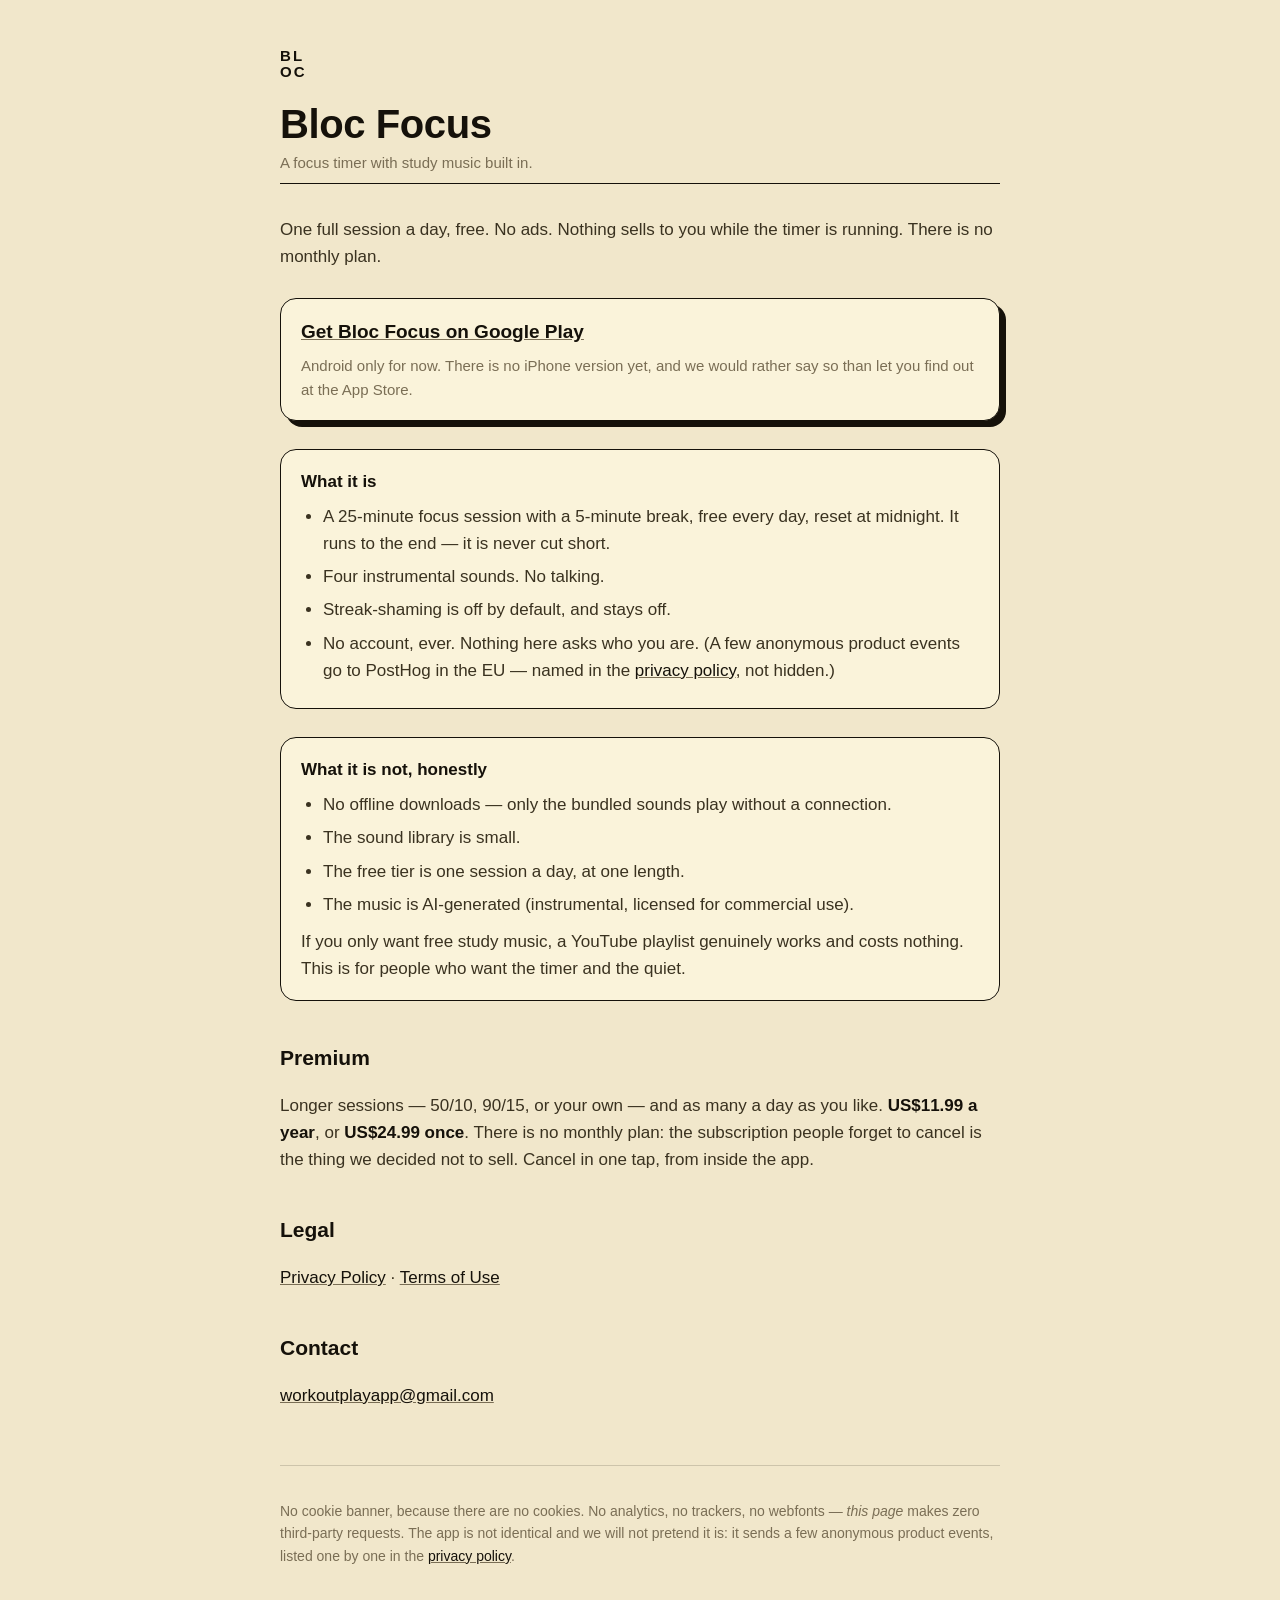
==== docs/index.html @ 86efb3c0 "Say on the page that the music is AI-generated All 152 tracks are Suno renders and this page, which " ====
<!doctype html>
<html lang="en">
<head>
<meta charset="utf-8">
<meta name="viewport" content="width=device-width, initial-scale=1">
<title>Bloc Focus</title>
<link rel="stylesheet" href="style.css">
</head>
<body>

<header>
  <span class="mark">BL<br>OC</span>
  <h1>Bloc&nbsp;Focus</h1>
  <p class="meta">A focus timer with study music built in.</p>
</header>

<main>

<p>One full session a day, free. No ads. Nothing sells to you while the timer is
running. There is no monthly plan.</p>

<div class="cta">
  <p style="margin:0"><a href="https://play.google.com/store/apps/details?id=com.bloc.focus&amp;referrer=utm_source%3Dlanding%26utm_medium%3Dweb">Get Bloc Focus on Google Play</a></p>
  <p class="meta" style="margin:6px 0 0">Android only for now. There is no iPhone version
  yet, and we would rather say so than let you find out at the App Store.</p>
</div>

<div class="card">
  <p style="margin:0 0 8px"><strong>What it is</strong></p>
  <ul style="margin:0">
    <li>A 25-minute focus session with a 5-minute break, free every day, reset at
        midnight. It runs to the end — it is never cut short.</li>
    <li>Four instrumental sounds. No talking.</li>
    <li>Streak-shaming is off by default, and stays off.</li>
    <li>No account, ever. Nothing here asks who you are. (A few anonymous
        product events go to PostHog in the EU — named in the
        <a href="privacy.html">privacy policy</a>, not hidden.)</li>
  </ul>
</div>

<div class="card">
  <p style="margin:0 0 8px"><strong>What it is not, honestly</strong></p>
  <ul style="margin:0">
    <li>No offline downloads — only the bundled sounds play without a connection.</li>
    <li>The sound library is small.</li>
    <li>The free tier is one session a day, at one length.</li>
    <li>The music is AI-generated (instrumental, licensed for commercial use).</li>
  </ul>
  <p style="margin:10px 0 0">If you only want free study music, a YouTube playlist
  genuinely works and costs nothing. This is for people who want the timer and the
  quiet.</p>
</div>

<h2>Premium</h2>
<p>Longer sessions — 50/10, 90/15, or your own — and as many a day as you like.
<strong>US$11.99 a year</strong>, or <strong>US$24.99 once</strong>. There is no
monthly plan: the subscription people forget to cancel is the thing we decided not
to sell. Cancel in one tap, from inside the app.</p>

<h2>Legal</h2>
<p><a href="privacy.html">Privacy Policy</a> · <a href="terms.html">Terms of Use</a></p>

<h2>Contact</h2>
<p><a href="mailto:workoutplayapp@gmail.com">workoutplayapp@gmail.com</a></p>

</main>

<footer>
  <p>No cookie banner, because there are no cookies. No analytics, no trackers, no
  webfonts — <em>this page</em> makes zero third-party requests. The app is not
  identical and we will not pretend it is: it sends a few anonymous product
  events, listed one by one in the <a href="privacy.html">privacy policy</a>.</p>
</footer>

</body>
</html>
---- docs/style.css ----
/* Bloc Focus — pages that back the app's own promise.
 *
 * No webfonts, no analytics, no CDN, no embeds. Not an aesthetic choice: this
 * site names every third party the app talks to, and a privacy policy that
 * phones out to Google for a font refutes itself in the network tab. It is also
 * what launch-spec §5.2 requires of anything we publish — the page has to be as
 * clean as the claim.
 *
 * The old wording here quoted the app's retired promise verbatim. That string is
 * banned unconditionally in test/no_unshipped_claims_test.dart, but the test
 * pumps Flutter screens and never reads site/ — so this file kept serving the
 * sentence publicly for two days after every other surface was cleaned.
 *
 * Tokens mirror lib/theme/tokens.dart. The display face is Archivo Black in the
 * app; here the system stack stands in rather than pulling a font over the wire.
 */
:root {
  --bg: #f1e7cb;
  --paper: #faf3da;
  --ink: #15110a;
  --ink-soft: #3a3220;
  --ink-mute: #7a6e55;
  --lime: #bbe03a;
  --hairline: rgba(21, 17, 10, 0.16);
}

* { box-sizing: border-box; }

body {
  margin: 0;
  padding: 0 20px 72px;
  background: var(--bg);
  color: var(--ink-soft);
  font-family: -apple-system, BlinkMacSystemFont, "Segoe UI", Roboto, Helvetica,
    Arial, sans-serif;
  font-size: 17px;
  line-height: 1.6;
  -webkit-text-size-adjust: 100%;
}

main, header { max-width: 720px; margin: 0 auto; }

header {
  padding: 48px 0 8px;
  border-bottom: 1.5px solid var(--ink);
  margin-bottom: 32px;
}

.mark {
  display: inline-block;
  font-weight: 900;
  letter-spacing: 0.14em;
  font-size: 15px;
  color: var(--ink);
  text-decoration: none;
  line-height: 1.05;
}

h1 {
  color: var(--ink);
  font-size: 40px;
  line-height: 1.05;
  letter-spacing: -0.01em;
  margin: 18px 0 6px;
}

h2 {
  color: var(--ink);
  font-size: 21px;
  margin: 40px 0 10px;
}

.meta { color: var(--ink-mute); font-size: 15px; margin: 0; }

a { color: var(--ink); text-decoration-color: var(--ink-mute); }
a:hover { text-decoration-color: var(--ink); }

ul { padding-left: 22px; }
li { margin: 6px 0; }

strong { color: var(--ink); }

table {
  width: 100%;
  border-collapse: collapse;
  margin: 16px 0;
  font-size: 15px;
  /* Long policy URLs must not push the page sideways on a phone. */
  display: block;
  overflow-x: auto;
}
th, td {
  text-align: left;
  padding: 10px 12px;
  border-bottom: 1px solid var(--hairline);
  vertical-align: top;
}
th { color: var(--ink); }

.card {
  background: var(--paper);
  border: 1.5px solid var(--ink);
  border-radius: 16px;
  padding: 18px 20px;
  margin: 28px 0;
}

.cta {
  /* paper, not --lime: the accents are motifs and selected-state fills only,
   * never a large surface (CLAUDE.md, design tokens). */
  background: var(--paper);
  border: 1.5px solid var(--ink);
  border-radius: 16px;
  padding: 18px 20px;
  margin: 28px 0;
  /* The app's signature: hard offset, no blur. Mirrors the ambient session card. */
  box-shadow: 6px 6px 0 var(--ink);
}
.cta a {
  color: var(--ink);
  font-weight: 700;
  font-size: 19px;
}
.cta .meta { margin-top: 6px; }

.todo {
  background: #fff3cd;
  border: 1.5px dashed var(--ink);
  border-radius: 16px;
  padding: 16px 20px;
  margin: 24px 0;
  color: var(--ink);
}

footer {
  max-width: 720px;
  margin: 56px auto 0;
  padding-top: 20px;
  border-top: 1px solid var(--hairline);
  color: var(--ink-mute);
  font-size: 14px;
}

nav a { margin-right: 18px; }
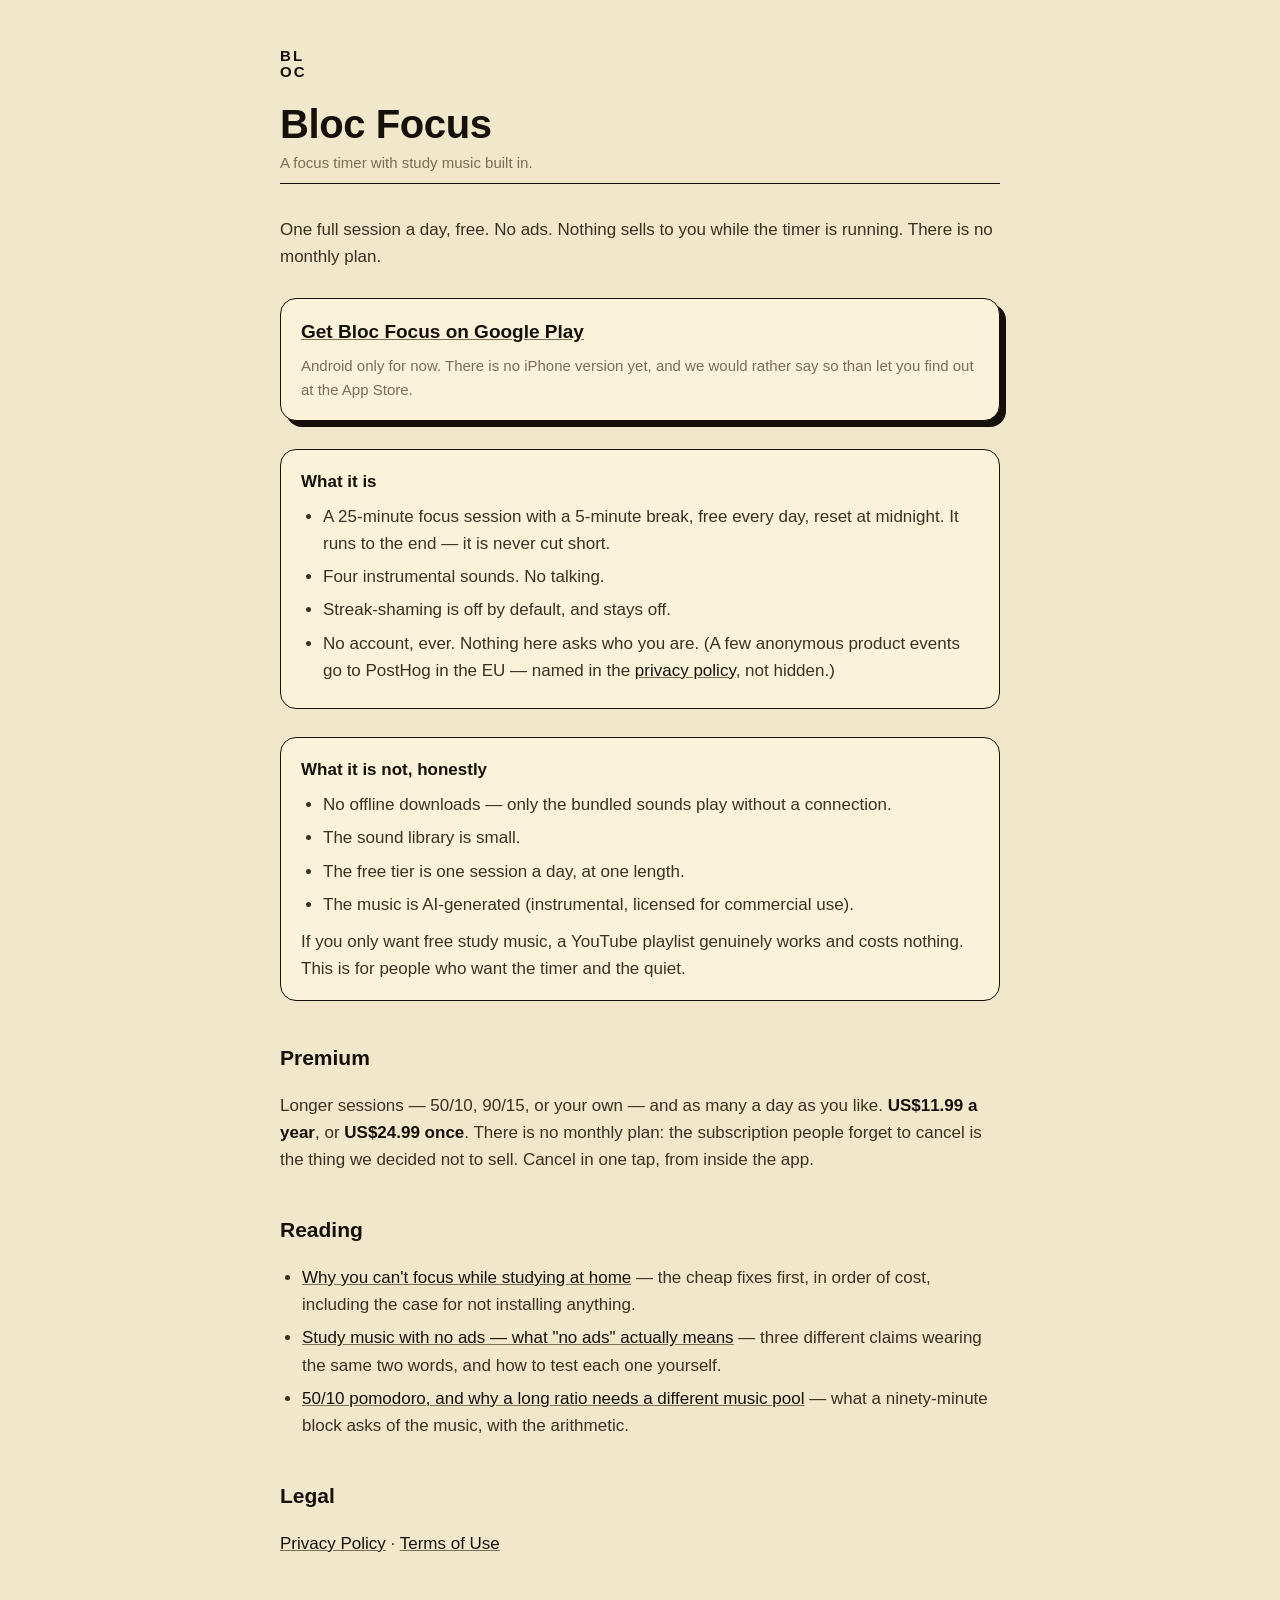
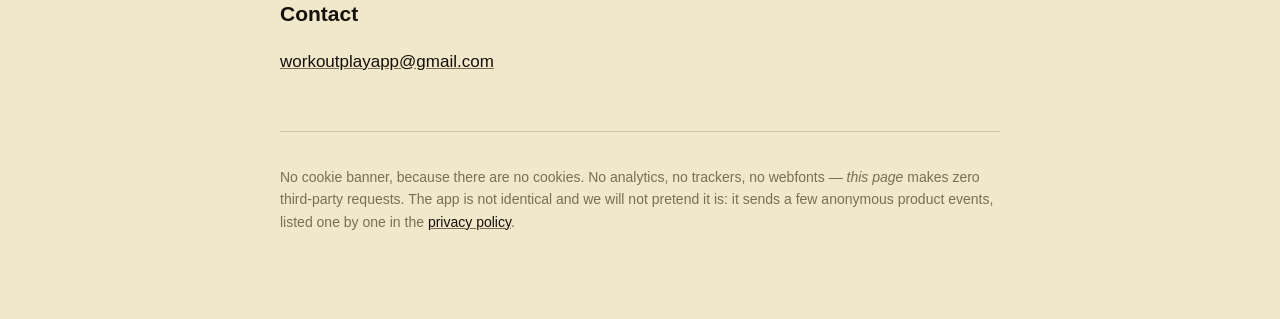
==== commit 28ced5c7: "Ba trang noi dung len song, kem sitemap de khong trang nao mo coi Nguon nam o bloc-music/site/, day " ====
--- a/docs/index.html
+++ b/docs/index.html
@@ -3,7 +3,33 @@
 <head>
 <meta charset="utf-8">
 <meta name="viewport" content="width=device-width, initial-scale=1">
-<title>Bloc Focus</title>
+<title>Bloc Focus — a focus timer with study music built in</title>
+<meta name="description" content="One full 25/5 focus session a day, free, with instrumental study music. No ads, no account, and nothing sells to you while the timer is running.">
+<link rel="canonical" href="https://ikibook.com/">
+<meta name="theme-color" content="#f1e7cb">
+
+<!-- Link previews. Every launch lane ships the same way: someone pastes this
+     URL into Reddit, Hacker News, a Discord, a link-in-bio. Without these the
+     paste renders as a bare grey URL, which is the first impression the whole
+     plan pays for. og.png is served from this repo like everything else - the
+     zero-third-party claim in the footer still holds. -->
+<meta property="og:type" content="website">
+<meta property="og:site_name" content="Bloc Focus">
+<meta property="og:url" content="https://ikibook.com/">
+<meta property="og:title" content="Bloc Focus — a focus timer with study music built in">
+<meta property="og:description" content="One full 25/5 focus session a day, free, with instrumental study music. No ads, no account, and nothing sells to you while the timer is running.">
+<meta property="og:image" content="https://ikibook.com/og.png">
+<meta property="og:image:width" content="1200">
+<meta property="og:image:height" content="630">
+<meta property="og:image:alt" content="Bloc Focus on cream paper, beside a session card reading QUICK 25/5, 25:00, lofi - ambient - rain.">
+<meta name="twitter:card" content="summary_large_image">
+<meta name="twitter:title" content="Bloc Focus — a focus timer with study music built in">
+<meta name="twitter:description" content="One full 25/5 focus session a day, free, with instrumental study music. No ads, no account, and nothing sells to you while the timer is running.">
+<meta name="twitter:image" content="https://ikibook.com/og.png">
+
+<link rel="icon" href="favicon.ico" sizes="16x16 32x32 48x48">
+<link rel="icon" href="icon-192.png" type="image/png" sizes="192x192">
+<link rel="apple-touch-icon" href="apple-touch-icon.png">
 <link rel="stylesheet" href="style.css">
 </head>
 <body>
@@ -57,6 +83,18 @@
 monthly plan: the subscription people forget to cancel is the thing we decided not
 to sell. Cancel in one tap, from inside the app.</p>
 
+<h2>Reading</h2>
+<ul>
+  <li><a href="why-cant-i-focus-studying-at-home.html">Why you can't focus while studying at
+      home</a> — the cheap fixes first, in order of cost, including the case for not
+      installing anything.</li>
+  <li><a href="study-music-no-ads.html">Study music with no ads — what "no ads" actually
+      means</a> — three different claims wearing the same two words, and how to test each
+      one yourself.</li>
+  <li><a href="50-10-pomodoro.html">50/10 pomodoro, and why a long ratio needs a different
+      music pool</a> — what a ninety-minute block asks of the music, with the arithmetic.</li>
+</ul>
+
 <h2>Legal</h2>
 <p><a href="privacy.html">Privacy Policy</a> · <a href="terms.html">Terms of Use</a></p>
 
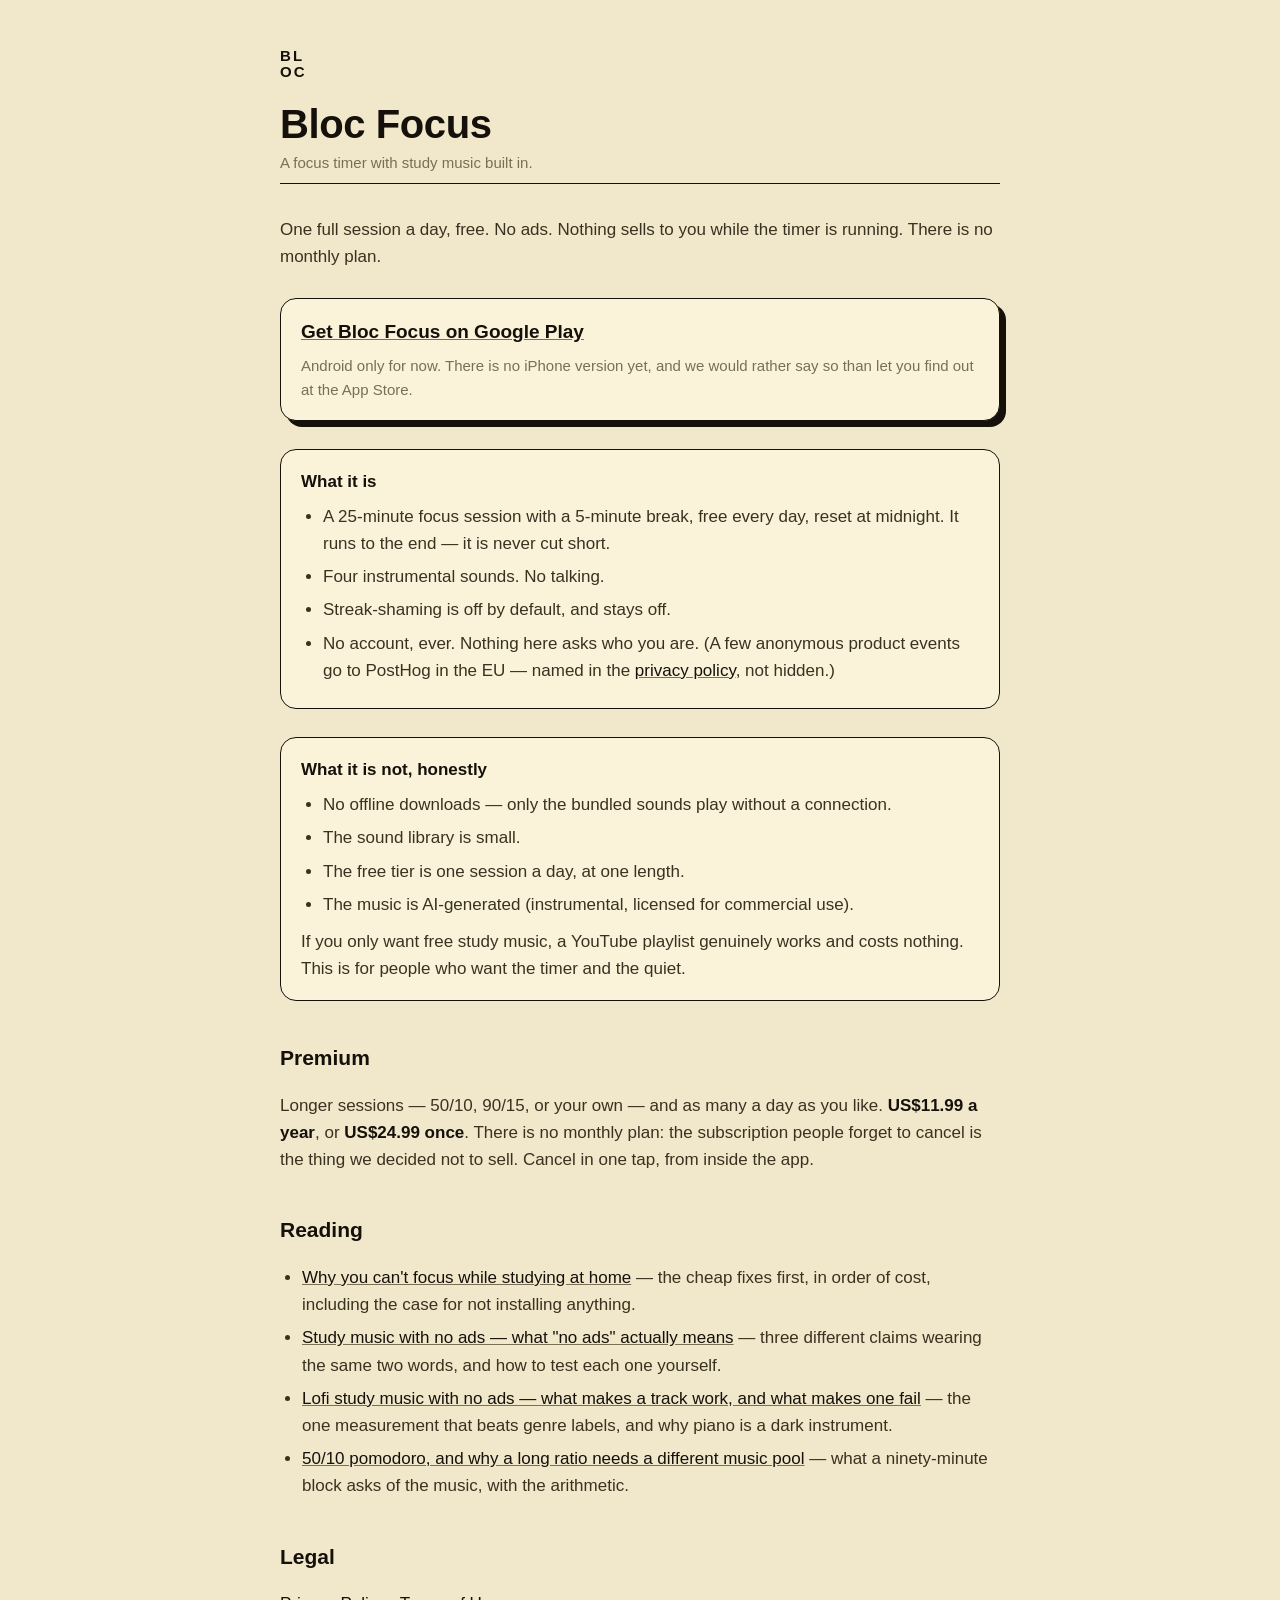
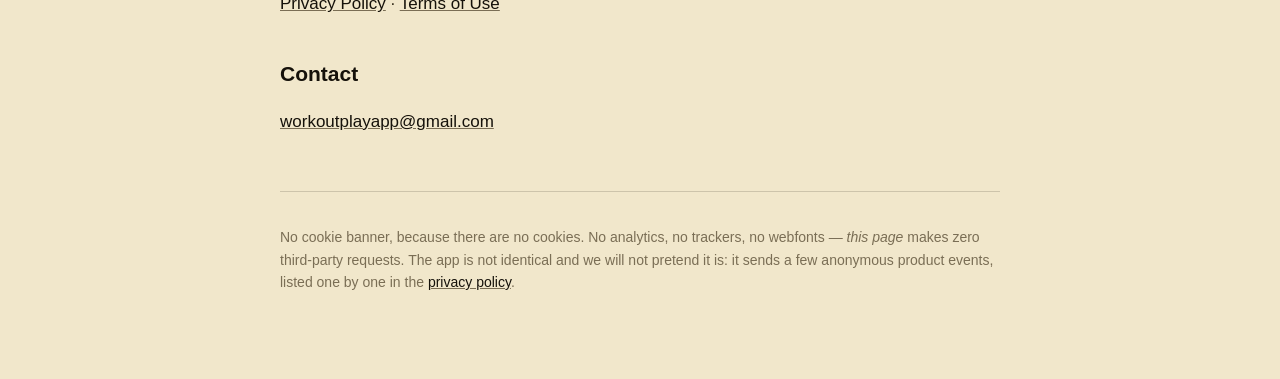
==== commit c248c33e: "Trang thu tu: lofi x khong-quang-cao, va no tra loi bang phep do §10.4 dat moc 6 trang; day la trang" ====
--- a/docs/index.html
+++ b/docs/index.html
@@ -91,6 +91,9 @@
   <li><a href="study-music-no-ads.html">Study music with no ads — what "no ads" actually
       means</a> — three different claims wearing the same two words, and how to test each
       one yourself.</li>
+  <li><a href="lofi-study-music-no-ads.html">Lofi study music with no ads — what makes a
+      track work, and what makes one fail</a> — the one measurement that beats genre
+      labels, and why piano is a dark instrument.</li>
   <li><a href="50-10-pomodoro.html">50/10 pomodoro, and why a long ratio needs a different
       music pool</a> — what a ninety-minute block asks of the music, with the arithmetic.</li>
 </ul>
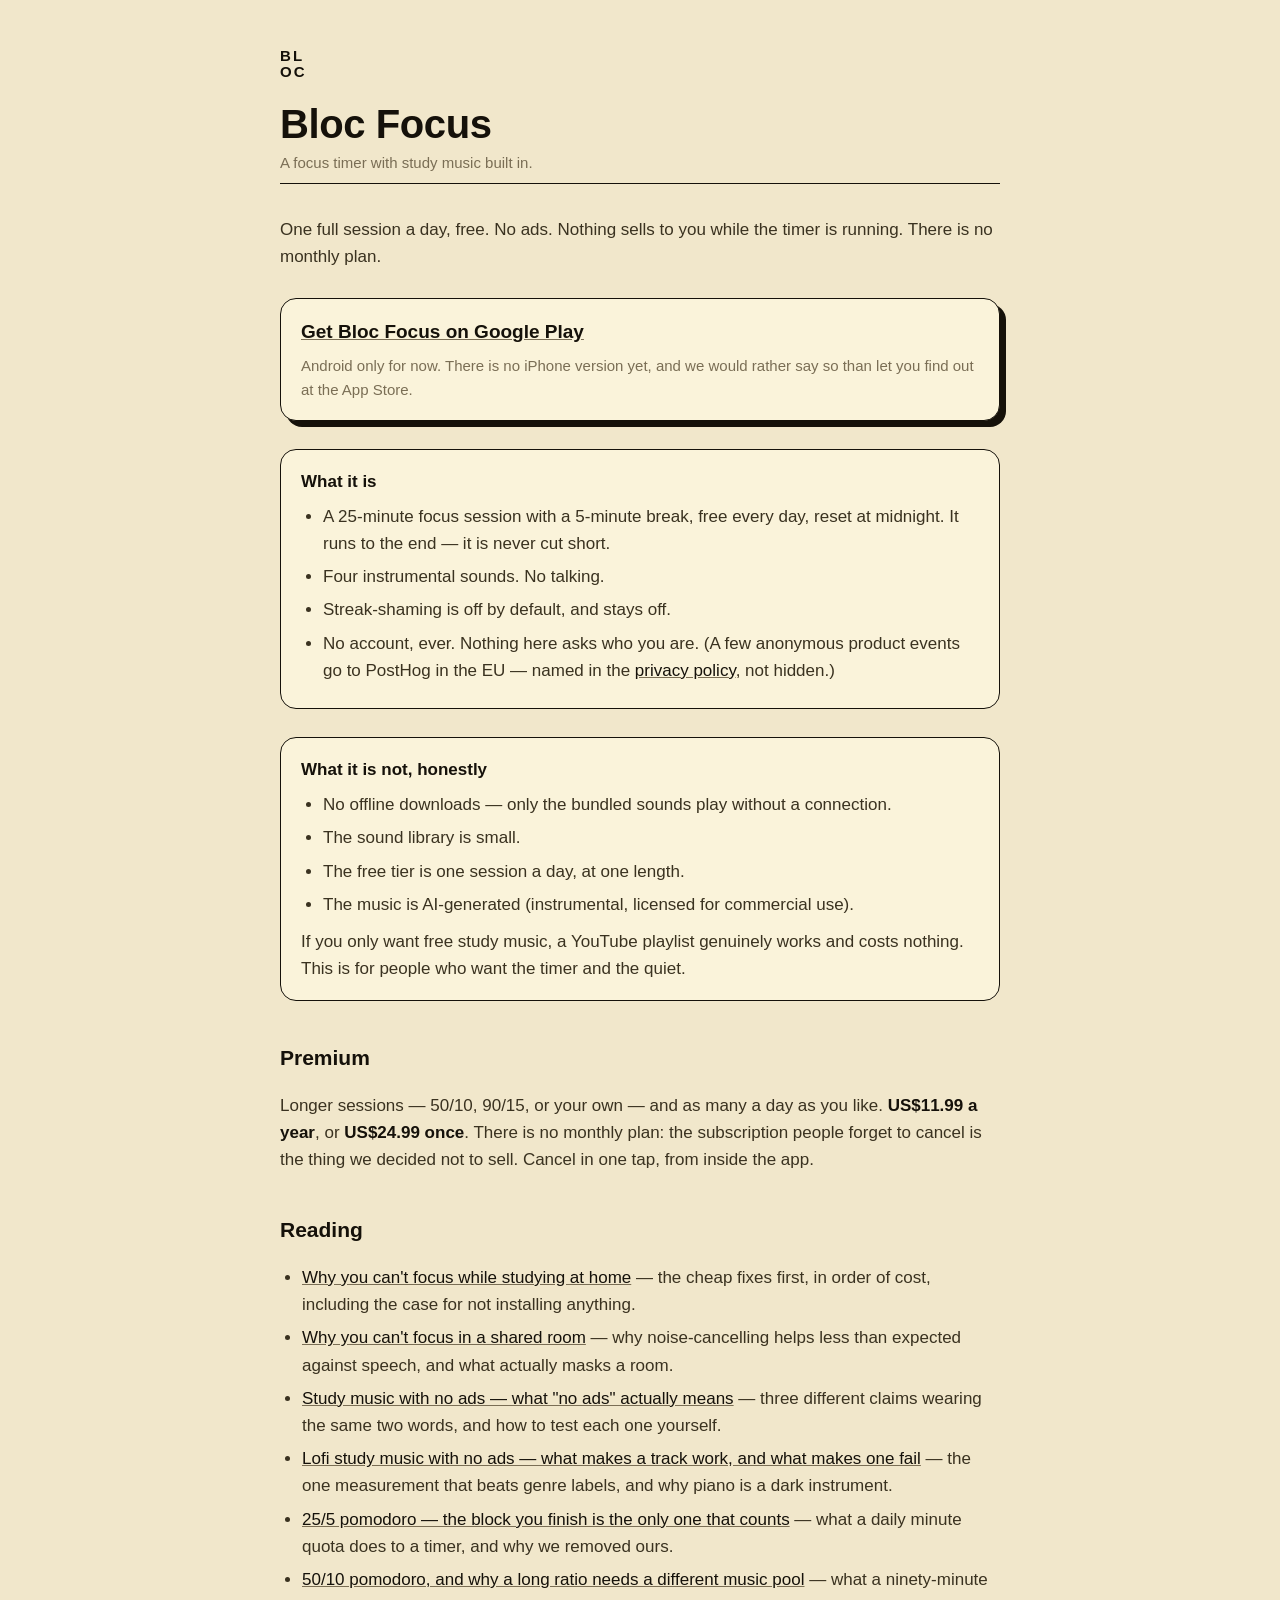
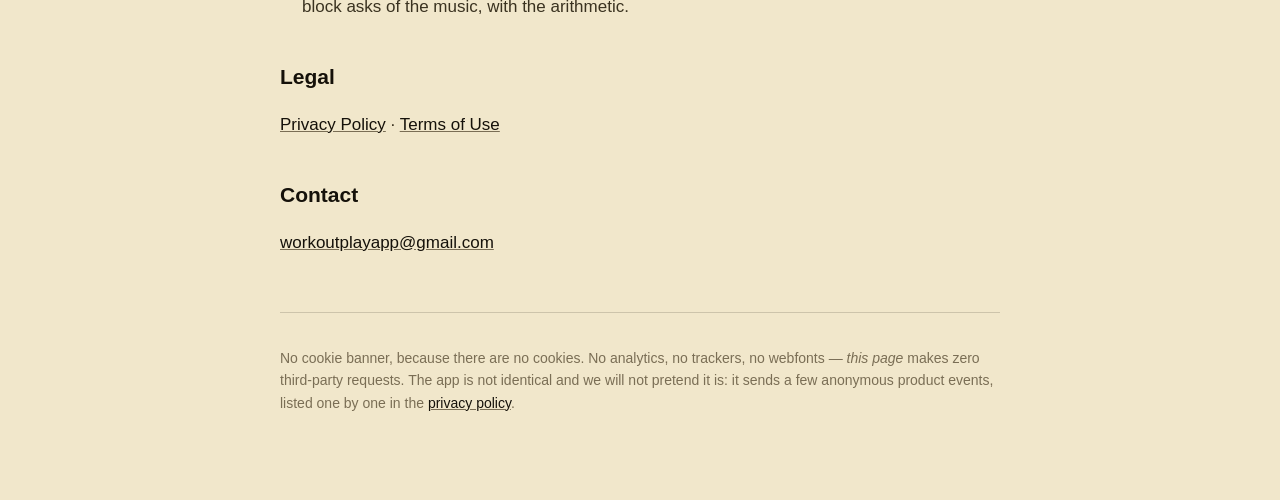
==== commit a2f6279f: "Trang 5 va 6: du sau trang cua dieu kien dung §10.4   25-5-pomodoro.html         T2 x ti le (bien th" ====
--- a/docs/index.html
+++ b/docs/index.html
@@ -88,12 +88,18 @@
   <li><a href="why-cant-i-focus-studying-at-home.html">Why you can't focus while studying at
       home</a> — the cheap fixes first, in order of cost, including the case for not
       installing anything.</li>
+  <li><a href="cant-focus-shared-room.html">Why you can't focus in a shared room</a> —
+      why noise-cancelling helps less than expected against speech, and what actually
+      masks a room.</li>
   <li><a href="study-music-no-ads.html">Study music with no ads — what "no ads" actually
       means</a> — three different claims wearing the same two words, and how to test each
       one yourself.</li>
   <li><a href="lofi-study-music-no-ads.html">Lofi study music with no ads — what makes a
       track work, and what makes one fail</a> — the one measurement that beats genre
       labels, and why piano is a dark instrument.</li>
+  <li><a href="25-5-pomodoro.html">25/5 pomodoro — the block you finish is the only one
+      that counts</a> — what a daily minute quota does to a timer, and why we removed
+      ours.</li>
   <li><a href="50-10-pomodoro.html">50/10 pomodoro, and why a long ratio needs a different
       music pool</a> — what a ninety-minute block asks of the music, with the arithmetic.</li>
 </ul>
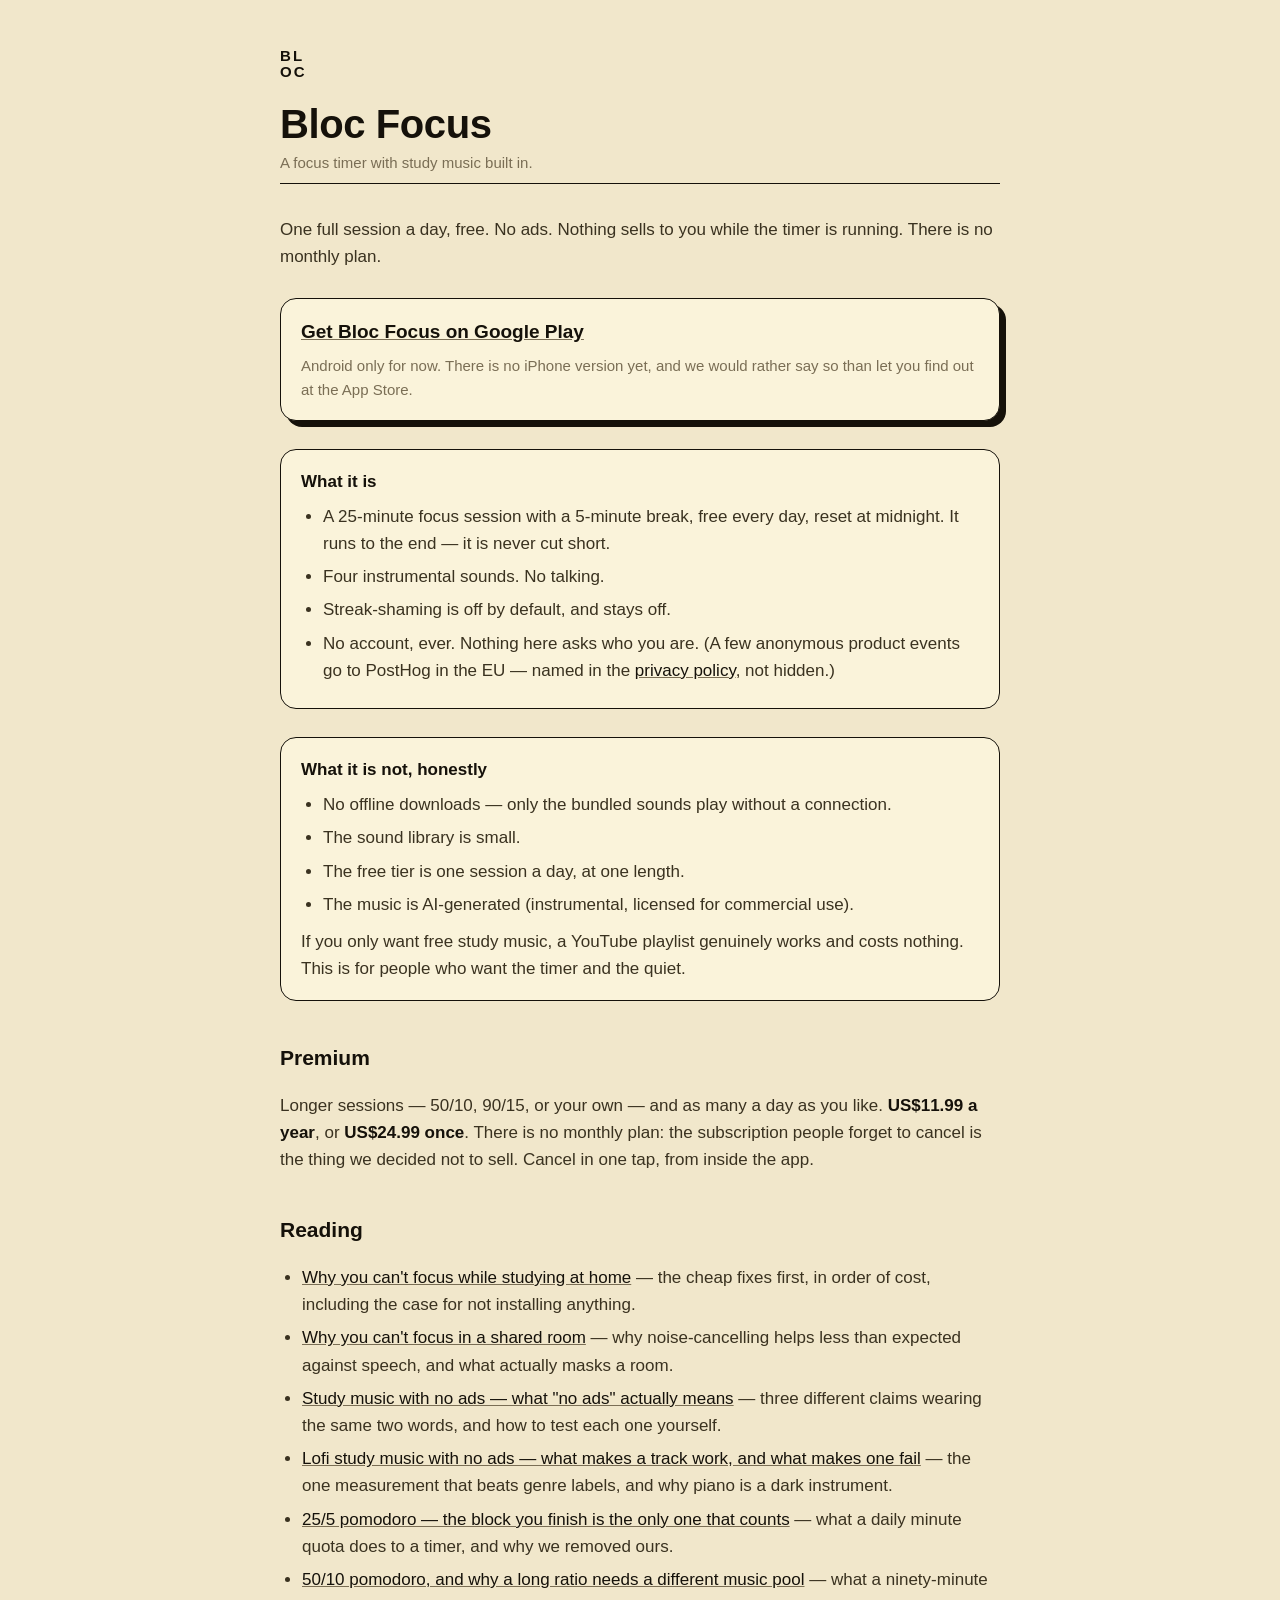
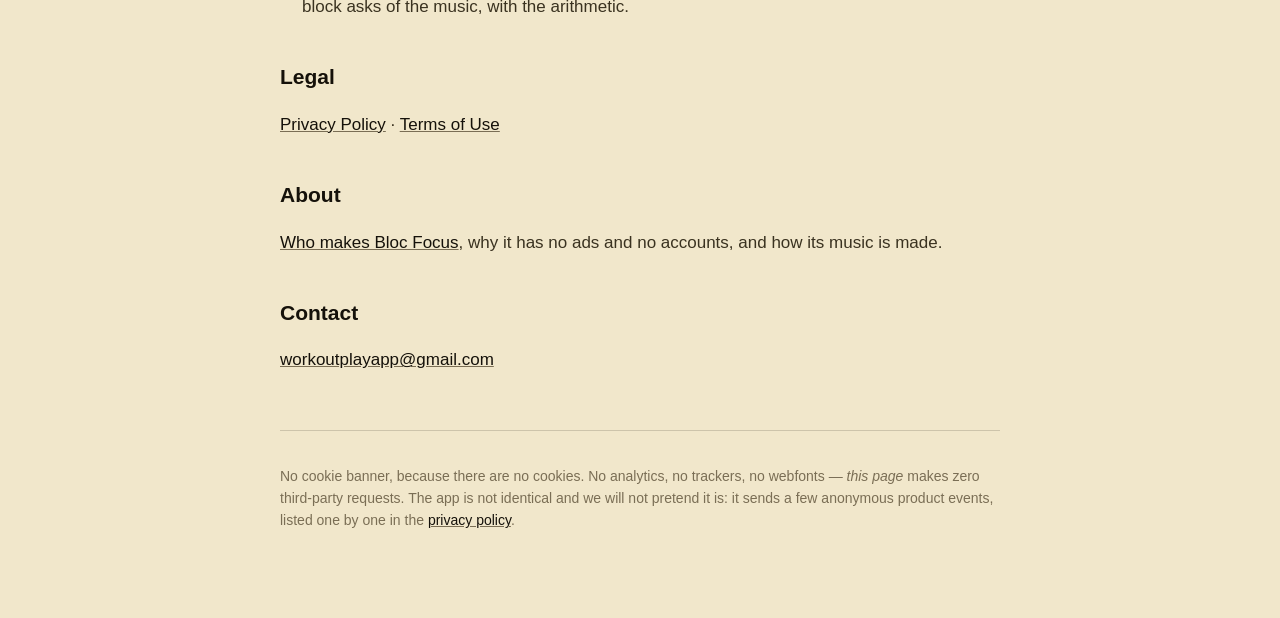
==== commit 6a1590ba: "ikibook: trang Gioi thieu (about.html, AboutPage + Organization sameAs Play/YouTube) + link trang ch" ====
--- a/docs/index.html
+++ b/docs/index.html
@@ -31,6 +31,30 @@
 <link rel="icon" href="icon-192.png" type="image/png" sizes="192x192">
 <link rel="apple-touch-icon" href="apple-touch-icon.png">
 <link rel="stylesheet" href="style.css">
+<script type="application/ld+json">
+{
+ "@context": "https://schema.org",
+ "@graph": [
+  {
+   "@type": "Organization",
+   "@id": "https://ikibook.com/#org",
+   "name": "ikibook studio",
+   "url": "https://ikibook.com/",
+   "logo": "https://ikibook.com/icon-192.png"
+  },
+  {
+   "@type": "WebSite",
+   "@id": "https://ikibook.com/#site",
+   "url": "https://ikibook.com/",
+   "name": "Bloc Focus",
+   "publisher": {
+    "@id": "https://ikibook.com/#org"
+   },
+   "inLanguage": "en"
+  }
+ ]
+}
+</script>
 </head>
 <body>
 
@@ -107,6 +131,10 @@
 <h2>Legal</h2>
 <p><a href="privacy.html">Privacy Policy</a> · <a href="terms.html">Terms of Use</a></p>
 
+<h2>About</h2>
+<p><a href="about.html">Who makes Bloc Focus</a>, why it has no ads and no accounts, and how
+its music is made.</p>
+
 <h2>Contact</h2>
 <p><a href="mailto:workoutplayapp@gmail.com">workoutplayapp@gmail.com</a></p>
 
--- a/docs/style.css
+++ b/docs/style.css
@@ -142,3 +142,13 @@
 }
 
 nav a { margin-right: 18px; }
+
+/* Video link card. Deliberately a LINK, not an embed: every page here claims
+ * "zero third-party requests" in its footer and privacy.html says it loads no
+ * embeds. An iframe - youtube-nocookie included - would make both false. */
+.videocard img {
+  display: block; width: 100%; height: auto;
+  border-radius: 10px; border: 1.5px solid var(--ink);
+}
+.videocard p { margin: 12px 0 0; }
+.videocard > p > a { color: var(--ink); font-weight: 700; font-size: 18px; }
